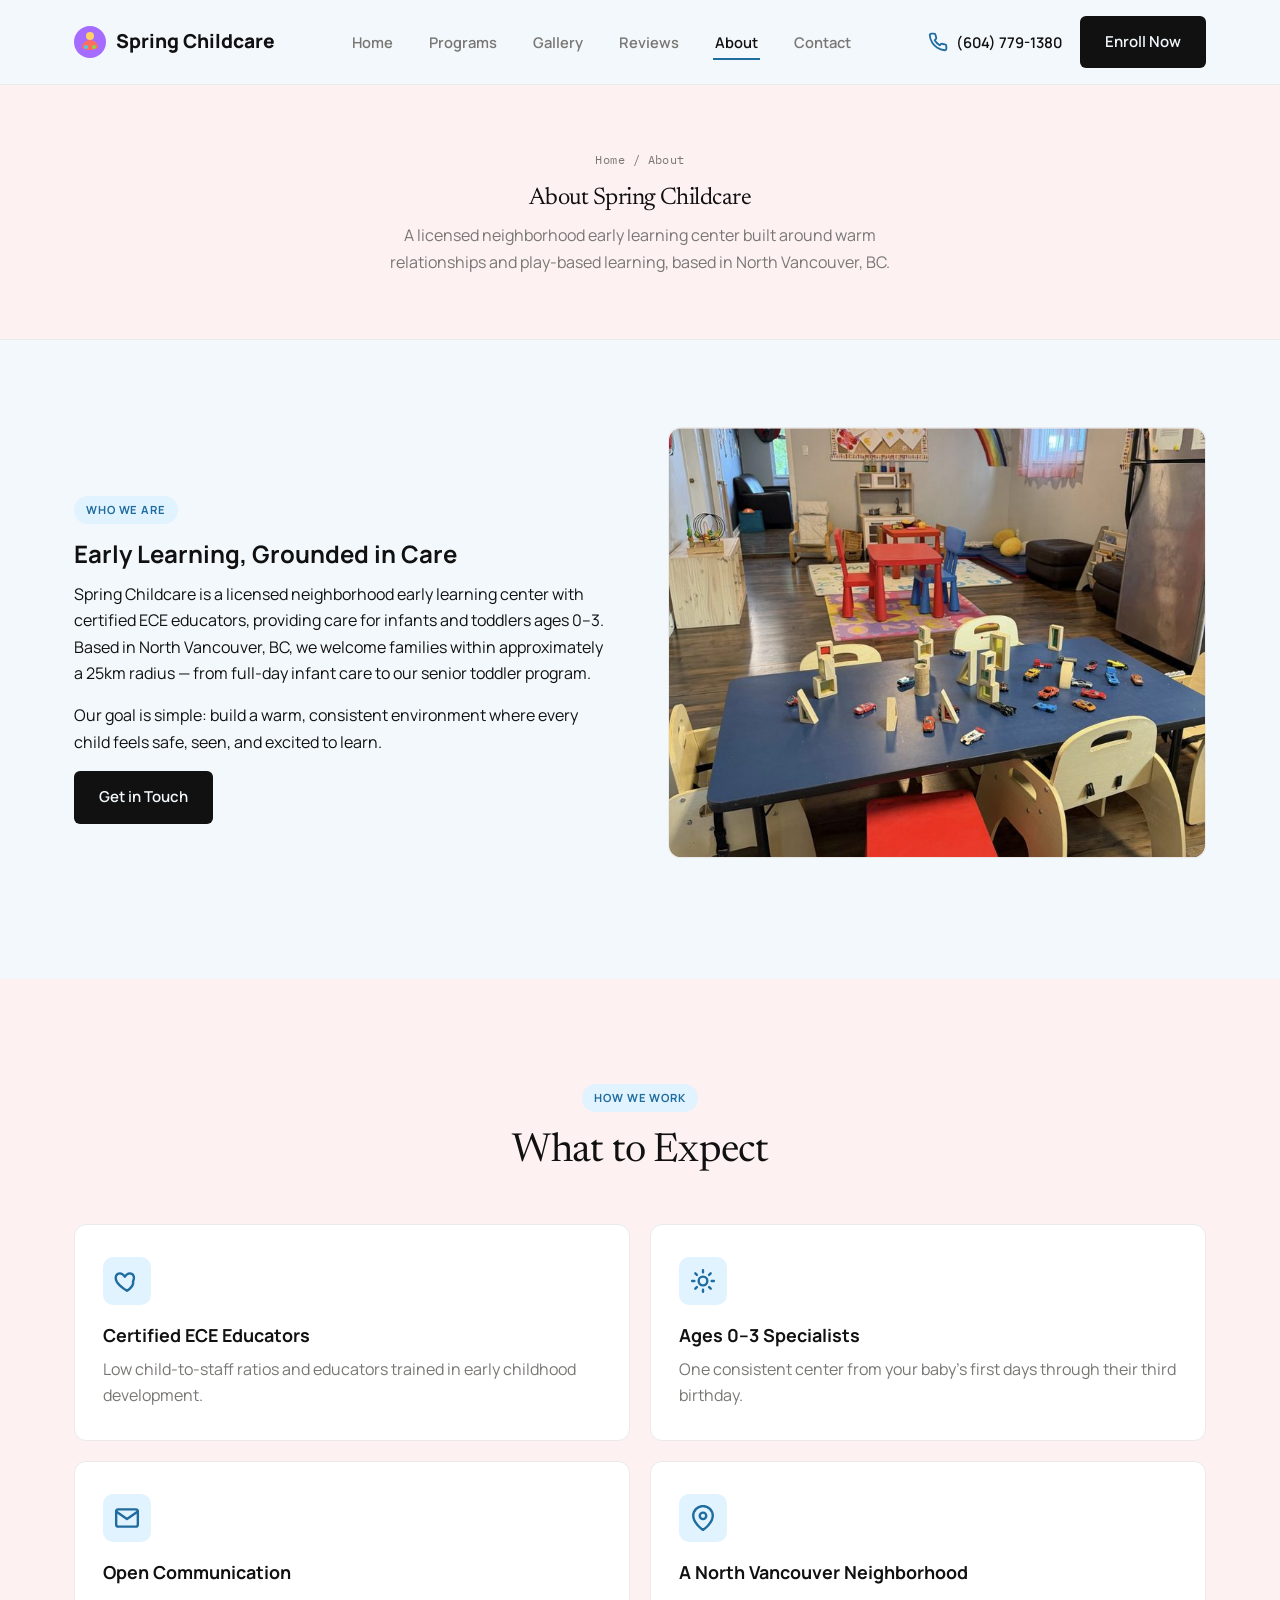
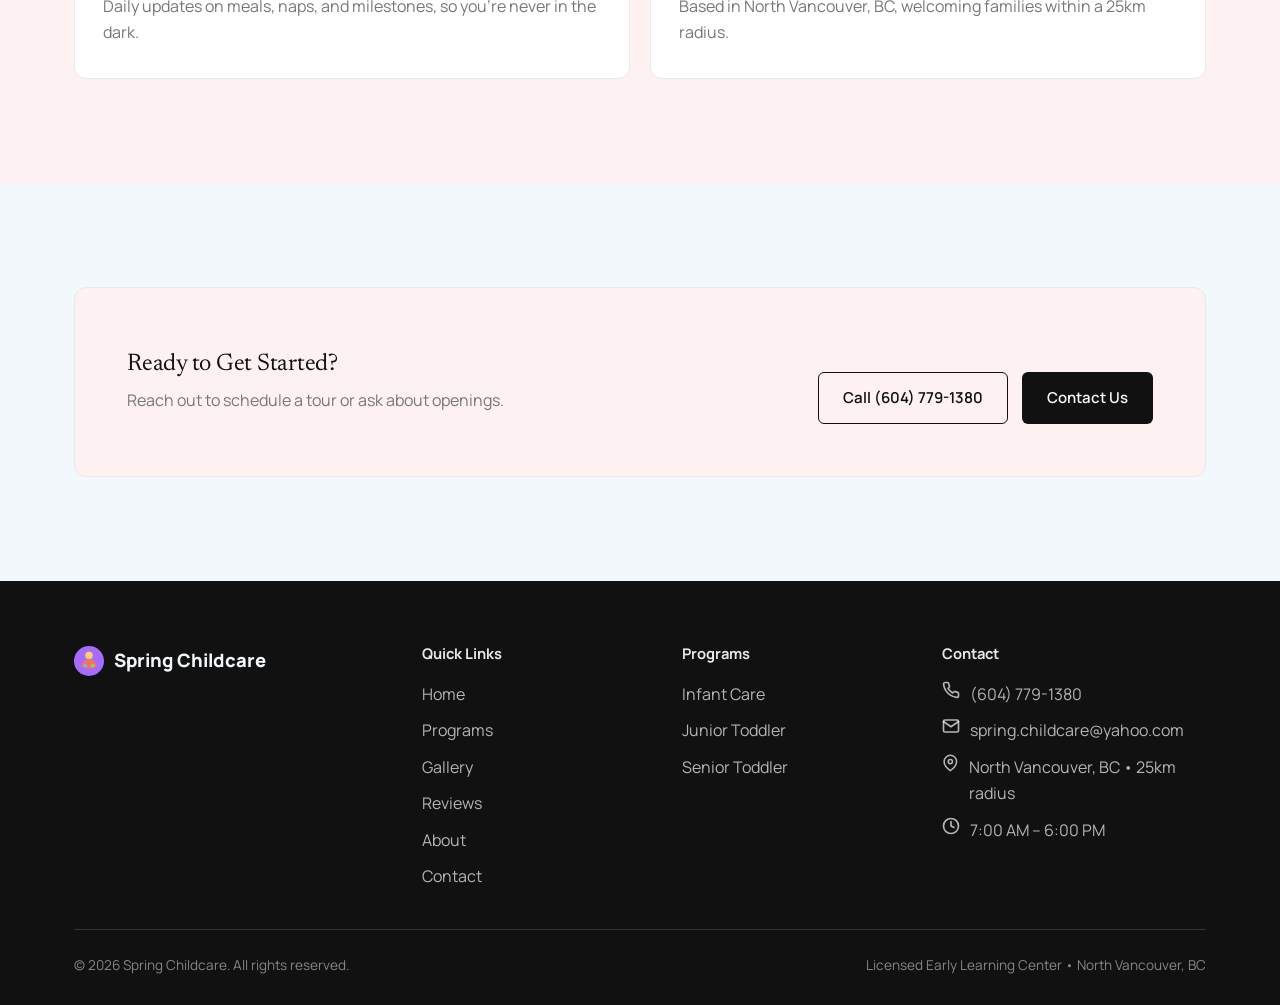
==== about.html @ 424dbffe "Spring Childcare website" ====
<!DOCTYPE html>
<html lang="en">
<head>
<meta charset="UTF-8">
<meta name="viewport" content="width=device-width, initial-scale=1.0">
<title>About | Spring Childcare</title>
<meta name="description" content="Spring Childcare is a licensed neighborhood early learning center with certified ECE educators, based in North Vancouver, BC and serving families within a 25km radius.">
<link rel="icon" type="image/svg+xml" href="assets/favicon.svg">
<link rel="preconnect" href="https://fonts.googleapis.com">
<link rel="preconnect" href="https://fonts.gstatic.com" crossorigin>
<link href="https://fonts.googleapis.com/css2?family=Manrope:wght@400;500;600;700;800&family=Newsreader:ital,wght@0,400;0,500;1,400&family=IBM+Plex+Mono:wght@500;600&display=swap" rel="stylesheet">
<link rel="stylesheet" href="css/style.css">
</head>
<body>

<header class="site-header">
  <div class="container">
    <a href="index.html" class="logo">
      <img src="assets/favicon.svg" alt="Spring Childcare logo">
      Spring Childcare
    </a>
    <nav class="nav">
      <ul class="nav-links">
        <li><a href="index.html">Home</a></li>
        <li><a href="services.html">Programs</a></li>
        <li><a href="gallery.html">Gallery</a></li>
        <li><a href="reviews.html">Reviews</a></li>
        <li><a href="about.html" class="active">About</a></li>
        <li><a href="contact.html">Contact</a></li>
      </ul>
    </nav>
    <div class="header-cta">
      <a href="tel:+16047791380" class="phone-link">
        <svg width="20" height="20" viewBox="0 0 24 24" fill="none" stroke="currentColor" stroke-width="2" stroke-linecap="round" stroke-linejoin="round"><path d="M22 16.92v3a2 2 0 0 1-2.18 2 19.79 19.79 0 0 1-8.63-3.07 19.5 19.5 0 0 1-6-6 19.79 19.79 0 0 1-3.07-8.67A2 2 0 0 1 4.11 2h3a2 2 0 0 1 2 1.72c.127.96.361 1.903.7 2.81a2 2 0 0 1-.45 2.11L8.09 9.91a16 16 0 0 0 6 6l1.27-1.27a2 2 0 0 1 2.11-.45c.907.339 1.85.573 2.81.7A2 2 0 0 1 22 16.92z"></path></svg>
        <span class="phone-text">(604) 779-1380</span>
      </a>
      <a href="contact.html" class="btn btn--primary">Enroll Now</a>
      <button class="nav-toggle" aria-label="Toggle menu"><span></span><span></span><span></span></button>
    </div>
  </div>
</header>

<section class="page-header">
  <div class="container">
    <div class="breadcrumb"><a href="index.html">Home</a> / About</div>
    <h1>About Spring Childcare</h1>
    <p>A licensed neighborhood early learning center built around warm relationships and play-based learning, based in North Vancouver, BC.</p>
  </div>
</section>

<section class="section">
  <div class="container">
    <div class="split">
      <div>
        <span class="eyebrow">Who We Are</span>
        <h2>Early Learning, Grounded in Care</h2>
        <p>Spring Childcare is a licensed neighborhood early learning center with certified ECE educators, providing care for infants and toddlers ages 0&ndash;3. Based in North Vancouver, BC, we welcome families within approximately a 25km radius &mdash; from full-day infant care to our senior toddler program.</p>
        <p>Our goal is simple: build a warm, consistent environment where every child feels safe, seen, and excited to learn.</p>
        <a href="contact.html" class="btn btn--primary">Get in Touch</a>
      </div>
      <div class="image-block">
        <img src="assets/gallery/photo3.jpg" alt="Spring Childcare indoor classroom and play space" loading="lazy">
      </div>
    </div>
  </div>
</section>

<section class="section section--alt">
  <div class="container">
    <div class="section-head">
      <span class="eyebrow">How We Work</span>
      <h2>What to Expect</h2>
    </div>
    <div class="value-list">
      <div class="card">
        <div class="card-icon">
          <svg width="26" height="26" viewBox="0 0 24 24" fill="none" stroke="currentColor" stroke-width="2" stroke-linecap="round" stroke-linejoin="round"><path d="M12 21s-7-4.35-9.5-8.5C.5 8.5 2 5 5.5 5c2 0 3.5 1.5 4.5 3 1-1.5 2.5-3 4.5-3 3.5 0 5 3.5 3 7.5C19 16.65 12 21 12 21z"></path></svg>
        </div>
        <h3>Certified ECE Educators</h3>
        <p>Low child-to-staff ratios and educators trained in early childhood development.</p>
      </div>
      <div class="card">
        <div class="card-icon">
          <svg width="26" height="26" viewBox="0 0 24 24" fill="none" stroke="currentColor" stroke-width="2" stroke-linecap="round" stroke-linejoin="round"><circle cx="12" cy="12" r="4"></circle><path d="M12 2v2M12 20v2M4.93 4.93l1.41 1.41M17.66 17.66l1.41 1.41M2 12h2M20 12h2M6.34 17.66l-1.41 1.41M19.07 4.93l-1.41 1.41"></path></svg>
        </div>
        <h3>Ages 0&ndash;3 Specialists</h3>
        <p>One consistent center from your baby's first days through their third birthday.</p>
      </div>
      <div class="card">
        <div class="card-icon">
          <svg width="26" height="26" viewBox="0 0 24 24" fill="none" stroke="currentColor" stroke-width="2" stroke-linecap="round" stroke-linejoin="round"><path d="M22 6c0-1.1-.9-2-2-2H4a2 2 0 0 0-2 2v12c0 1.1.9 2 2 2h16a2 2 0 0 0 2-2z"></path><polyline points="22 6 12 13 2 6"></polyline></svg>
        </div>
        <h3>Open Communication</h3>
        <p>Daily updates on meals, naps, and milestones, so you're never in the dark.</p>
      </div>
      <div class="card">
        <div class="card-icon">
          <svg width="26" height="26" viewBox="0 0 24 24" fill="none" stroke="currentColor" stroke-width="2" stroke-linecap="round" stroke-linejoin="round"><path d="M21 10c0 7-9 13-9 13s-9-6-9-13a9 9 0 0 1 18 0z"></path><circle cx="12" cy="10" r="3"></circle></svg>
        </div>
        <h3>A North Vancouver Neighborhood</h3>
        <p>Based in North Vancouver, BC, welcoming families within a 25km radius.</p>
      </div>
    </div>
  </div>
</section>

<section class="section">
  <div class="container">
    <div class="cta-banner">
      <div>
        <h2>Ready to Get Started?</h2>
        <p>Reach out to schedule a tour or ask about openings.</p>
      </div>
      <div class="hero-actions">
        <a href="tel:+16047791380" class="btn btn--outline">Call (604) 779-1380</a>
        <a href="contact.html" class="btn btn--primary">Contact Us</a>
      </div>
    </div>
  </div>
</section>

<footer class="site-footer">
  <div class="container">
    <div class="footer-grid">
      <div>
        <div class="footer-logo">
          <img src="assets/favicon.svg" alt="Spring Childcare logo" width="30" height="30">
          Spring Childcare
        </div>
        <p>Licensed &amp; insured neighborhood early learning center with certified ECE educators, serving North Vancouver, BC.</p>
      </div>
      <div>
        <h4>Quick Links</h4>
        <ul>
          <li><a href="index.html">Home</a></li>
          <li><a href="services.html">Programs</a></li>
          <li><a href="gallery.html">Gallery</a></li>
          <li><a href="reviews.html">Reviews</a></li>
          <li><a href="about.html">About</a></li>
          <li><a href="contact.html">Contact</a></li>
        </ul>
      </div>
      <div>
        <h4>Programs</h4>
        <ul>
          <li><a href="services.html">Infant Care</a></li>
          <li><a href="services.html">Junior Toddler</a></li>
          <li><a href="services.html">Senior Toddler</a></li>
        </ul>
      </div>
      <div>
        <h4>Contact</h4>
        <ul class="footer-contact">
          <li>
            <svg width="18" height="18" viewBox="0 0 24 24" fill="none" stroke="currentColor" stroke-width="2" stroke-linecap="round" stroke-linejoin="round"><path d="M22 16.92v3a2 2 0 0 1-2.18 2 19.79 19.79 0 0 1-8.63-3.07 19.5 19.5 0 0 1-6-6 19.79 19.79 0 0 1-3.07-8.67A2 2 0 0 1 4.11 2h3a2 2 0 0 1 2 1.72c.127.96.361 1.903.7 2.81a2 2 0 0 1-.45 2.11L8.09 9.91a16 16 0 0 0 6 6l1.27-1.27a2 2 0 0 1 2.11-.45c.907.339 1.85.573 2.81.7A2 2 0 0 1 22 16.92z"></path></svg>
            <a href="tel:+16047791380">(604) 779-1380</a>
          </li>
          <li>
            <svg width="18" height="18" viewBox="0 0 24 24" fill="none" stroke="currentColor" stroke-width="2" stroke-linecap="round" stroke-linejoin="round"><path d="M22 6c0-1.1-.9-2-2-2H4a2 2 0 0 0-2 2v12c0 1.1.9 2 2 2h16a2 2 0 0 0 2-2z"></path><polyline points="22 6 12 13 2 6"></polyline></svg>
            <a href="mailto:spring.childcare@yahoo.com">spring.childcare@yahoo.com</a>
          </li>
          <li>
            <svg width="18" height="18" viewBox="0 0 24 24" fill="none" stroke="currentColor" stroke-width="2" stroke-linecap="round" stroke-linejoin="round"><path d="M21 10c0 7-9 13-9 13s-9-6-9-13a9 9 0 0 1 18 0z"></path><circle cx="12" cy="10" r="3"></circle></svg>
            <span>North Vancouver, BC &bull; 25km radius</span>
          </li>
          <li>
            <svg width="18" height="18" viewBox="0 0 24 24" fill="none" stroke="currentColor" stroke-width="2" stroke-linecap="round" stroke-linejoin="round"><circle cx="12" cy="12" r="10"></circle><polyline points="12 6 12 12 16 14"></polyline></svg>
            <span>7:00 AM &ndash; 6:00 PM</span>
          </li>
        </ul>
      </div>
    </div>
    <div class="footer-bottom">
      <span>&copy; <span id="year"></span> Spring Childcare. All rights reserved.</span>
      <span>Licensed Early Learning Center &bull; North Vancouver, BC</span>
    </div>
  </div>
</footer>

<script>document.getElementById("year").textContent = new Date().getFullYear();</script>
<script src="js/main.js"></script>
</body>
</html>
---- css/style.css ----
/* ---------- Design tokens ---------- */
:root {
  --bg: #f2f8fb;
  --bg-alt: #fdf1f2;
  --surface: #ffffff;
  --ink: #111111;
  --ink-muted: #787774;
  --line: #eaeaea;

  --pastel-blue-bg: #e1f3fe;
  --pastel-blue-fg: #1f6c9f;
  --pastel-red-bg: #fdebec;
  --pastel-red-fg: #9f2f2d;
  --pastel-green-bg: #edf3ec;
  --pastel-green-fg: #346538;
  --pastel-yellow-bg: #fbf3db;
  --pastel-yellow-fg: #956400;

  --shadow: 0 2px 10px rgba(17, 17, 17, 0.05);
  --radius: 12px;
  --radius-sm: 6px;
  --max-width: 1180px;
  --font-heading: "Newsreader", "Iowan Old Style", Georgia, serif;
  --font-body: "Manrope", system-ui, -apple-system, sans-serif;
  --font-mono: "IBM Plex Mono", ui-monospace, "SF Mono", monospace;
}

* { box-sizing: border-box; }

html { scroll-behavior: smooth; }

body {
  margin: 0;
  font-family: var(--font-body);
  color: var(--ink);
  background: var(--bg);
  line-height: 1.65;
}

h1, h2, h3, h4 {
  font-family: var(--font-body);
  font-weight: 700;
  color: var(--ink);
  line-height: 1.2;
  margin: 0 0 0.5em;
}

p { margin: 0 0 1em; color: var(--ink); }

a { color: inherit; text-decoration: none; }

img { max-width: 100%; display: block; }

svg { stroke-width: 2.2; }

.container {
  width: 100%;
  max-width: var(--max-width);
  margin: 0 auto;
  padding: 0 24px;
}

.section {
  padding: 104px 0;
}

.section--alt {
  background: var(--bg-alt);
}

.section-head {
  text-align: center;
  max-width: 640px;
  margin: 0 auto 48px;
}

.section-head h2 {
  font-family: var(--font-heading);
  font-weight: 400;
  font-size: clamp(1.9rem, 3.2vw, 2.5rem);
  letter-spacing: -0.02em;
}

.eyebrow {
  display: inline-block;
  color: var(--pastel-blue-fg);
  background: var(--pastel-blue-bg);
  font-weight: 700;
  font-size: 0.7rem;
  letter-spacing: 0.08em;
  text-transform: uppercase;
  padding: 5px 12px;
  border-radius: 999px;
  margin-bottom: 16px;
}

/* ---------- Buttons ---------- */
.btn {
  display: inline-flex;
  align-items: center;
  justify-content: center;
  gap: 8px;
  padding: 13px 24px;
  border-radius: var(--radius-sm);
  font-weight: 600;
  font-size: 0.94rem;
  border: 1px solid transparent;
  cursor: pointer;
  transition: background 0.2s ease, color 0.2s ease, border-color 0.2s ease, transform 0.15s ease;
}

.btn:active { transform: scale(0.98); }

.btn--primary {
  background: var(--ink);
  color: var(--bg);
}
.btn--primary:hover { background: #333333; }

.btn--outline {
  background: transparent;
  border-color: currentColor;
  color: var(--ink);
}
.btn--outline:hover { background: var(--ink); color: var(--bg); }

.btn--ghost {
  background: var(--surface);
  color: var(--ink);
  border-color: var(--line);
}
.btn--ghost:hover { border-color: var(--ink); }

.btn--block { width: 100%; }

/* ---------- Header ---------- */
.site-header {
  position: sticky;
  top: 0;
  z-index: 100;
  background: rgba(242, 248, 251, 0.92);
  backdrop-filter: blur(8px);
  border-bottom: 1px solid var(--line);
}

.site-header .container {
  display: flex;
  align-items: center;
  justify-content: space-between;
  height: 84px;
}

.logo {
  display: flex;
  align-items: center;
  gap: 10px;
  font-family: var(--font-body);
  font-weight: 800;
  font-size: 1.2rem;
  color: var(--ink);
}

.logo img { width: 32px; height: 32px; }

.nav {
  display: flex;
  align-items: center;
  gap: 36px;
}

.nav-links {
  display: flex;
  gap: 32px;
  list-style: none;
  margin: 0;
  padding: 0;
}

.nav-links a {
  font-weight: 600;
  font-size: 0.92rem;
  color: var(--ink-muted);
  padding: 6px 2px;
  border-bottom: 2px solid transparent;
  transition: color 0.15s ease, border-color 0.15s ease;
}

.nav-links a:hover,
.nav-links a.active {
  color: var(--ink);
  border-color: var(--pastel-blue-fg);
}

.header-cta {
  display: flex;
  align-items: center;
  gap: 18px;
}

.phone-link {
  display: flex;
  align-items: center;
  gap: 8px;
  font-weight: 600;
  font-size: 0.92rem;
  color: var(--ink);
}

.phone-link svg { flex-shrink: 0; color: var(--pastel-blue-fg); }

.nav-toggle {
  display: none;
  flex-direction: column;
  gap: 5px;
  background: none;
  border: none;
  cursor: pointer;
  padding: 8px;
}

.nav-toggle span {
  width: 22px;
  height: 2px;
  background: var(--ink);
  border-radius: 2px;
}

/* ---------- Hero ---------- */
.hero {
  background: var(--bg);
  padding: 112px 0 96px;
  position: relative;
  overflow: hidden;
}

.hero::before,
.hero::after {
  content: "";
  position: absolute;
  border-radius: 50%;
  background: radial-gradient(circle, rgba(31, 108, 159, 0.5) 0%, transparent 70%);
  opacity: 0.05;
  pointer-events: none;
}

.hero::before {
  width: 520px;
  height: 520px;
  top: -160px;
  right: -120px;
}

.hero::after {
  width: 380px;
  height: 380px;
  background: radial-gradient(circle, rgba(159, 47, 45, 0.45) 0%, transparent 70%);
  bottom: -140px;
  left: 4%;
  opacity: 0.04;
}

.hero .container {
  display: grid;
  grid-template-columns: 1.1fr 0.9fr;
  gap: 48px;
  align-items: center;
  position: relative;
  z-index: 1;
}

.hero h1 {
  font-family: var(--font-heading);
  font-weight: 400;
  color: var(--ink);
  font-size: clamp(2.3rem, 4vw, 3.4rem);
  letter-spacing: -0.02em;
  line-height: 1.1;
  margin-bottom: 22px;
}

.hero p.lead {
  font-size: 1.08rem;
  color: var(--ink-muted);
  max-width: 480px;
}

.hero-actions {
  display: flex;
  flex-wrap: wrap;
  gap: 14px;
  margin-top: 32px;
}

.hero-badges {
  display: flex;
  flex-wrap: wrap;
  gap: 24px;
  margin-top: 44px;
}

.hero-badge {
  display: flex;
  align-items: center;
  gap: 9px;
  font-weight: 600;
  font-size: 0.88rem;
  color: var(--ink-muted);
}

.hero-badge svg { color: var(--pastel-blue-fg); }

.hero-card {
  background: var(--surface);
  border: 1px solid var(--line);
  border-radius: var(--radius);
  padding: 34px 32px;
  color: var(--ink);
}

.hero-card h3 {
  margin-bottom: 18px;
  font-family: var(--font-body);
  font-size: 1.1rem;
}

.hero-card ul {
  list-style: none;
  margin: 0 0 24px;
  padding: 0;
  display: grid;
  gap: 14px;
}

.hero-card li {
  display: flex;
  align-items: center;
  gap: 10px;
  font-weight: 600;
  font-size: 0.94rem;
  color: var(--ink-muted);
}

.hero-card li svg { color: var(--pastel-green-fg); flex-shrink: 0; }

/* ---------- Trust strip ---------- */
.trust-strip {
  background: var(--bg-alt);
  border-top: 1px solid var(--line);
  border-bottom: 1px solid var(--line);
}

.trust-strip .container {
  display: flex;
  flex-wrap: wrap;
  justify-content: space-between;
  gap: 16px;
  padding: 20px 24px;
}

.trust-item {
  display: flex;
  align-items: center;
  gap: 10px;
  font-weight: 700;
  font-size: 0.85rem;
  letter-spacing: 0.01em;
  color: var(--ink);
}

/* ---------- Cards / grids ---------- */
.grid {
  display: grid;
  gap: 24px;
}

.grid--3 { grid-template-columns: repeat(3, 1fr); }
.grid--2 { grid-template-columns: repeat(2, 1fr); }
.grid--4 { grid-template-columns: repeat(4, 1fr); }

.card {
  background: var(--surface);
  border: 1px solid var(--line);
  border-radius: var(--radius);
  padding: 32px 28px;
  transition: box-shadow 0.2s ease, transform 0.2s ease;
}

.card:hover {
  box-shadow: var(--shadow);
  transform: translateY(-2px);
}

.card-icon {
  width: 48px;
  height: 48px;
  border-radius: 10px;
  background: var(--pastel-blue-bg);
  color: var(--pastel-blue-fg);
  display: flex;
  align-items: center;
  justify-content: center;
  margin-bottom: 20px;
}

/* Cycle accent colors so the grid reads as varied, not uniform */
.grid--3 .card:nth-child(4n+1) .card-icon,
.grid--2 .card:nth-child(4n+1) .card-icon { background: var(--pastel-blue-bg); color: var(--pastel-blue-fg); }
.grid--3 .card:nth-child(4n+2) .card-icon,
.grid--2 .card:nth-child(4n+2) .card-icon { background: var(--pastel-green-bg); color: var(--pastel-green-fg); }
.grid--3 .card:nth-child(4n+3) .card-icon,
.grid--2 .card:nth-child(4n+3) .card-icon { background: var(--pastel-yellow-bg); color: var(--pastel-yellow-fg); }
.grid--3 .card:nth-child(4n+4) .card-icon,
.grid--2 .card:nth-child(4n+4) .card-icon { background: var(--pastel-red-bg); color: var(--pastel-red-fg); }

.card h3 { font-size: 1.12rem; }

.card p { color: var(--ink-muted); margin-bottom: 0; }

.card a.card-link {
  display: inline-flex;
  align-items: center;
  gap: 6px;
  margin-top: 14px;
  font-weight: 700;
  color: var(--pastel-blue-fg);
}

/* ---------- Split sections ---------- */
.split {
  display: grid;
  grid-template-columns: 1fr 1fr;
  gap: 56px;
  align-items: center;
}

.split img,
.split .image-block {
  border-radius: var(--radius);
  width: 100%;
}

.image-block {
  aspect-ratio: 4 / 3.2;
  background: var(--bg-alt);
  border: 1px solid var(--line);
  display: flex;
  align-items: center;
  justify-content: center;
  color: var(--ink-muted);
  overflow: hidden;
}

.image-block img {
  width: 100%;
  height: 100%;
  object-fit: cover;
}

.check-list {
  list-style: none;
  margin: 24px 0;
  padding: 0;
  display: grid;
  gap: 14px;
}

.check-list li {
  display: flex;
  gap: 12px;
  align-items: flex-start;
  font-weight: 600;
  color: var(--ink-muted);
}

.check-list svg {
  flex-shrink: 0;
  color: var(--pastel-green-fg);
  margin-top: 3px;
}

/* ---------- CTA banner ---------- */
.cta-banner {
  background: var(--bg-alt);
  border: 1px solid var(--line);
  border-radius: var(--radius);
  padding: 52px;
  display: flex;
  align-items: center;
  justify-content: space-between;
  gap: 32px;
  flex-wrap: wrap;
}

.cta-banner h2 {
  font-family: var(--font-heading);
  font-weight: 400;
  color: var(--ink);
  letter-spacing: -0.01em;
  margin-bottom: 8px;
}
.cta-banner p { color: var(--ink-muted); margin: 0; }

/* ---------- Footer ---------- */
.site-footer {
  background: var(--ink);
  color: rgba(251, 251, 250, 0.7);
  padding: 64px 0 28px;
}

.footer-grid {
  display: grid;
  grid-template-columns: 1.4fr 1fr 1fr 1.2fr;
  gap: 40px;
  padding-bottom: 40px;
  border-bottom: 1px solid rgba(251, 251, 250, 0.14);
}

.footer-logo {
  display: flex;
  align-items: center;
  gap: 10px;
  font-family: var(--font-body);
  font-weight: 800;
  font-size: 1.15rem;
  color: var(--bg);
  margin-bottom: 14px;
}

.footer-grid h4 {
  color: rgba(251, 251, 250, 0.92);
  font-family: var(--font-body);
  font-size: 0.92rem;
  margin-bottom: 18px;
}

.footer-grid ul {
  list-style: none;
  margin: 0;
  padding: 0;
  display: grid;
  gap: 10px;
}

.footer-grid a:hover { color: #8fc4e0; }

.footer-contact li {
  display: flex;
  align-items: flex-start;
  gap: 10px;
}

.footer-bottom {
  padding-top: 24px;
  display: flex;
  justify-content: space-between;
  flex-wrap: wrap;
  gap: 12px;
  font-size: 0.85rem;
  color: rgba(251, 251, 250, 0.5);
}

/* ---------- Page header (inner pages) ---------- */
.page-header {
  background: var(--bg-alt);
  border-bottom: 1px solid var(--line);
  padding: 64px 0;
  text-align: center;
}

.page-header h1 {
  font-family: var(--font-heading);
  font-weight: 400;
  color: var(--ink);
  letter-spacing: -0.02em;
  margin-bottom: 10px;
}
.page-header p { color: var(--ink-muted); max-width: 560px; margin: 0 auto; }

.breadcrumb {
  display: flex;
  justify-content: center;
  gap: 8px;
  font-family: var(--font-mono);
  font-size: 0.78rem;
  letter-spacing: 0.03em;
  color: var(--ink-muted);
  margin-bottom: 14px;
}

/* ---------- Contact page ---------- */
.contact-grid {
  display: grid;
  grid-template-columns: 1fr 1.2fr;
  gap: 48px;
  align-items: start;
}

.contact-info-card {
  background: var(--bg-alt);
  border: 1px solid var(--line);
  border-radius: var(--radius);
  padding: 32px;
}

.contact-info-card ul {
  list-style: none;
  margin: 20px 0 0;
  padding: 0;
  display: grid;
  gap: 20px;
}

.contact-info-card li {
  display: flex;
  gap: 14px;
  align-items: flex-start;
}

.contact-info-card .info-icon {
  width: 40px;
  height: 40px;
  border-radius: 10px;
  background: var(--surface);
  border: 1px solid var(--line);
  color: var(--pastel-blue-fg);
  display: flex;
  align-items: center;
  justify-content: center;
  flex-shrink: 0;
}

.contact-info-card strong { display: block; color: var(--ink); }
.contact-info-card span { color: var(--ink-muted); font-size: 0.95rem; }

.form-card {
  background: var(--surface);
  border: 1px solid var(--line);
  border-radius: var(--radius);
  padding: 36px;
  transition: border-color 0.2s ease, box-shadow 0.2s ease;
}

.form-card:focus-within {
  border-color: var(--pastel-blue-fg);
  box-shadow: 0 0 0 3px rgba(31, 108, 159, 0.14);
}

.form-row {
  display: grid;
  grid-template-columns: 1fr 1fr;
  gap: 18px;
}

.field { margin-bottom: 18px; }

.field label {
  display: block;
  font-weight: 700;
  margin-bottom: 6px;
  font-size: 0.88rem;
  color: var(--ink);
}

.field input,
.field select,
.field textarea {
  width: 100%;
  padding: 12px 14px;
  border: 1px solid var(--line);
  border-radius: var(--radius-sm);
  font-family: var(--font-body);
  font-size: 0.96rem;
  color: var(--ink);
  background: var(--surface);
}

.field input:focus,
.field select:focus,
.field textarea:focus {
  outline: none;
  border-color: var(--pastel-blue-fg);
  box-shadow: 0 0 0 3px rgba(31, 108, 159, 0.14);
}

.field textarea { resize: vertical; min-height: 120px; }

.form-note {
  font-size: 0.83rem;
  color: var(--ink-muted);
  margin-top: 10px;
}

.form-success {
  display: none;
  background: var(--pastel-green-bg);
  border: 1px solid var(--pastel-green-fg);
  color: var(--pastel-green-fg);
  border-radius: var(--radius-sm);
  padding: 16px 18px;
  font-weight: 700;
  margin-bottom: 20px;
}

.form-success.visible { display: block; }

.map-wrap {
  position: relative;
  border-radius: var(--radius);
  overflow: hidden;
  margin-top: 28px;
  border: 1px solid var(--line);
}

.map-wrap iframe {
  width: 100%;
  height: 320px;
  border: 0;
  display: block;
}

.radius-ring {
  position: absolute;
  top: 50%;
  left: 50%;
  width: min(60%, 340px);
  aspect-ratio: 1 / 1;
  transform: translate(-50%, -50%);
  border-radius: 50%;
  border: 2px dashed var(--pastel-blue-fg);
  background: rgba(31, 108, 159, 0.08);
  pointer-events: none;
}

.radius-label {
  position: absolute;
  bottom: 16px;
  left: 16px;
  background: var(--surface);
  border: 1px solid var(--line);
  color: var(--ink);
  font-family: var(--font-mono);
  font-size: 0.72rem;
  letter-spacing: 0.03em;
  padding: 6px 12px;
  border-radius: 999px;
  box-shadow: var(--shadow);
}

/* ---------- About page ---------- */
.value-list {
  display: grid;
  grid-template-columns: repeat(2, 1fr);
  gap: 20px;
}

/* ---------- Gallery page ---------- */
.gallery-grid {
  display: grid;
  grid-template-columns: repeat(3, 1fr);
  gap: 20px;
}

.gallery-item {
  aspect-ratio: 4 / 3;
  border-radius: var(--radius);
  overflow: hidden;
  border: 1px solid var(--line);
  background: var(--bg-alt);
  position: relative;
  transition: box-shadow 0.2s ease;
}

.gallery-item img {
  width: 100%;
  height: 100%;
  object-fit: cover;
  transition: transform 0.4s ease;
}

.gallery-item:hover img {
  transform: scale(1.03);
}

.gallery-item:hover {
  box-shadow: var(--shadow);
}

.gallery-empty {
  grid-column: 1 / -1;
  text-align: center;
  padding: 48px 24px;
  color: var(--ink-muted);
  border: 1px dashed var(--line);
  border-radius: var(--radius);
}

/* ---------- Reviews page ---------- */
.review-cta {
  background: var(--bg-alt);
  border: 1px solid var(--line);
  border-radius: var(--radius);
  padding: 48px;
  text-align: center;
}

.review-cta .btn { margin: 6px; }

/* ---------- Responsive ---------- */
@media (max-width: 900px) {
  .hero .container,
  .split,
  .contact-grid {
    grid-template-columns: 1fr;
  }

  .hero-card { order: -1; }

  .grid--3, .grid--4 { grid-template-columns: repeat(2, 1fr); }

  .gallery-grid { grid-template-columns: repeat(2, 1fr); }

  .footer-grid { grid-template-columns: 1fr 1fr; }

  .value-list { grid-template-columns: 1fr; }
}

/* Nav switches to the hamburger menu well before the header's content
   would otherwise wrap/overlap (logo + 6 links + phone + CTA needs ~1150px). */
@media (max-width: 1160px) {
  .nav-links, .header-cta .phone-link span.phone-text { display: none; }

  .nav-toggle { display: flex; }

  .nav.open .nav-links {
    display: flex;
    position: absolute;
    top: 84px;
    left: 0;
    right: 0;
    background: var(--surface);
    flex-direction: column;
    padding: 20px 24px;
    gap: 18px;
    border-bottom: 1px solid var(--line);
    box-shadow: var(--shadow);
  }
}

@media (max-width: 720px) {
  .section { padding: 56px 0; }

  .grid--3, .grid--4, .grid--2 { grid-template-columns: 1fr; }

  .gallery-grid { grid-template-columns: 1fr; }

  .form-row { grid-template-columns: 1fr; }

  .cta-banner { padding: 36px; text-align: center; justify-content: center; }

  .footer-grid { grid-template-columns: 1fr; }

  .footer-bottom { flex-direction: column; text-align: center; }
}

/* ================================================================
   Motion & interaction layer — quiet, invisible-until-noticed
   ================================================================ */

.site-header { transition: box-shadow 0.3s ease; }
.site-header .container { transition: height 0.3s ease; }
.site-header.is-scrolled .container { height: 68px; }
.site-header.is-scrolled { box-shadow: 0 1px 0 var(--line); }

.nav-links a { position: relative; }

.nav-toggle span { transition: transform 0.25s ease, opacity 0.25s ease; }
.nav-toggle.is-active span:nth-child(1) { transform: translateY(7px) rotate(45deg); }
.nav-toggle.is-active span:nth-child(2) { opacity: 0; }
.nav-toggle.is-active span:nth-child(3) { transform: translateY(-7px) rotate(-45deg); }

.btn:active { transform: scale(0.98); }
.btn.is-loading { pointer-events: none; opacity: 0.7; }

.nav.open .nav-links {
  background: var(--surface);
}

/* ---------- Scroll reveal ---------- */
.reveal {
  opacity: 0;
  transform: translateY(12px);
  transition: opacity 0.6s cubic-bezier(0.16, 1, 0.3, 1), transform 0.6s cubic-bezier(0.16, 1, 0.3, 1);
  transition-delay: var(--reveal-delay, 0ms);
}
.reveal.in-view { opacity: 1; transform: none; }

/* ---------- Scroll progress bar ---------- */
.scroll-progress {
  position: fixed;
  top: 0;
  left: 0;
  height: 2px;
  width: 0%;
  background: var(--pastel-blue-fg);
  z-index: 1000;
  transition: width 0.1s ease-out;
}

/* ---------- Back to top ---------- */
.back-to-top {
  position: fixed;
  right: 24px;
  bottom: 24px;
  width: 44px;
  height: 44px;
  border-radius: 50%;
  background: var(--surface);
  border: 1px solid var(--line);
  color: var(--ink);
  display: flex;
  align-items: center;
  justify-content: center;
  box-shadow: var(--shadow);
  cursor: pointer;
  opacity: 0;
  transform: translateY(12px);
  pointer-events: none;
  transition: opacity 0.3s ease, transform 0.3s ease, background 0.2s ease, color 0.2s ease;
  z-index: 90;
}
.back-to-top.is-visible { opacity: 1; transform: none; pointer-events: auto; }
.back-to-top:hover { background: var(--ink); color: var(--bg); }

/* ---------- Gallery lightbox ---------- */
.gallery-item {
  cursor: zoom-in;
  position: relative;
}

.gallery-item::after {
  content: "";
  position: absolute;
  inset: 0;
  background: linear-gradient(180deg, rgba(17,17,17,0) 55%, rgba(17,17,17,0.35) 100%);
  opacity: 0;
  transition: opacity 0.25s ease;
  pointer-events: none;
}
.gallery-item:hover::after { opacity: 1; }

.gallery-zoom-icon {
  position: absolute;
  top: 50%;
  left: 50%;
  width: 40px;
  height: 40px;
  border-radius: 50%;
  background: rgba(255, 255, 255, 0.95);
  color: var(--ink);
  display: flex;
  align-items: center;
  justify-content: center;
  opacity: 0;
  transform: translate(-50%, -50%) scale(0.85);
  transition: opacity 0.25s ease, transform 0.25s ease;
  pointer-events: none;
}
.gallery-item:hover .gallery-zoom-icon { opacity: 1; transform: translate(-50%, -50%) scale(1); }

.lightbox {
  position: fixed;
  inset: 0;
  background: rgba(17, 17, 17, 0.9);
  display: flex;
  align-items: center;
  justify-content: center;
  z-index: 1100;
  opacity: 0;
  visibility: hidden;
  transition: opacity 0.3s ease;
  padding: 40px;
}
.lightbox.is-open { opacity: 1; visibility: visible; }
.lightbox img {
  max-width: 90vw;
  max-height: 84vh;
  border-radius: 8px;
  box-shadow: 0 24px 60px rgba(0, 0, 0, 0.4);
  transform: scale(0.96);
  transition: transform 0.3s ease;
}
.lightbox.is-open img { transform: scale(1); }
.lightbox-close,
.lightbox-prev,
.lightbox-next {
  position: absolute;
  background: rgba(255, 255, 255, 0.1);
  border: none;
  color: #fff;
  width: 42px;
  height: 42px;
  border-radius: 50%;
  display: flex;
  align-items: center;
  justify-content: center;
  cursor: pointer;
  transition: background 0.2s ease;
}
.lightbox-close:hover,
.lightbox-prev:hover,
.lightbox-next:hover { background: rgba(255, 255, 255, 0.2); }
.lightbox-close { top: 24px; right: 24px; }
.lightbox-prev { left: 24px; top: 50%; transform: translateY(-50%); }
.lightbox-next { right: 24px; top: 50%; transform: translateY(-50%); }

/* ---------- Reduced motion ---------- */
@media (prefers-reduced-motion: reduce) {
  *, *::before, *::after {
    animation-duration: 0.001ms !important;
    animation-iteration-count: 1 !important;
    transition-duration: 0.001ms !important;
  }
  html { scroll-behavior: auto !important; }
  .reveal { opacity: 1 !important; transform: none !important; }
}
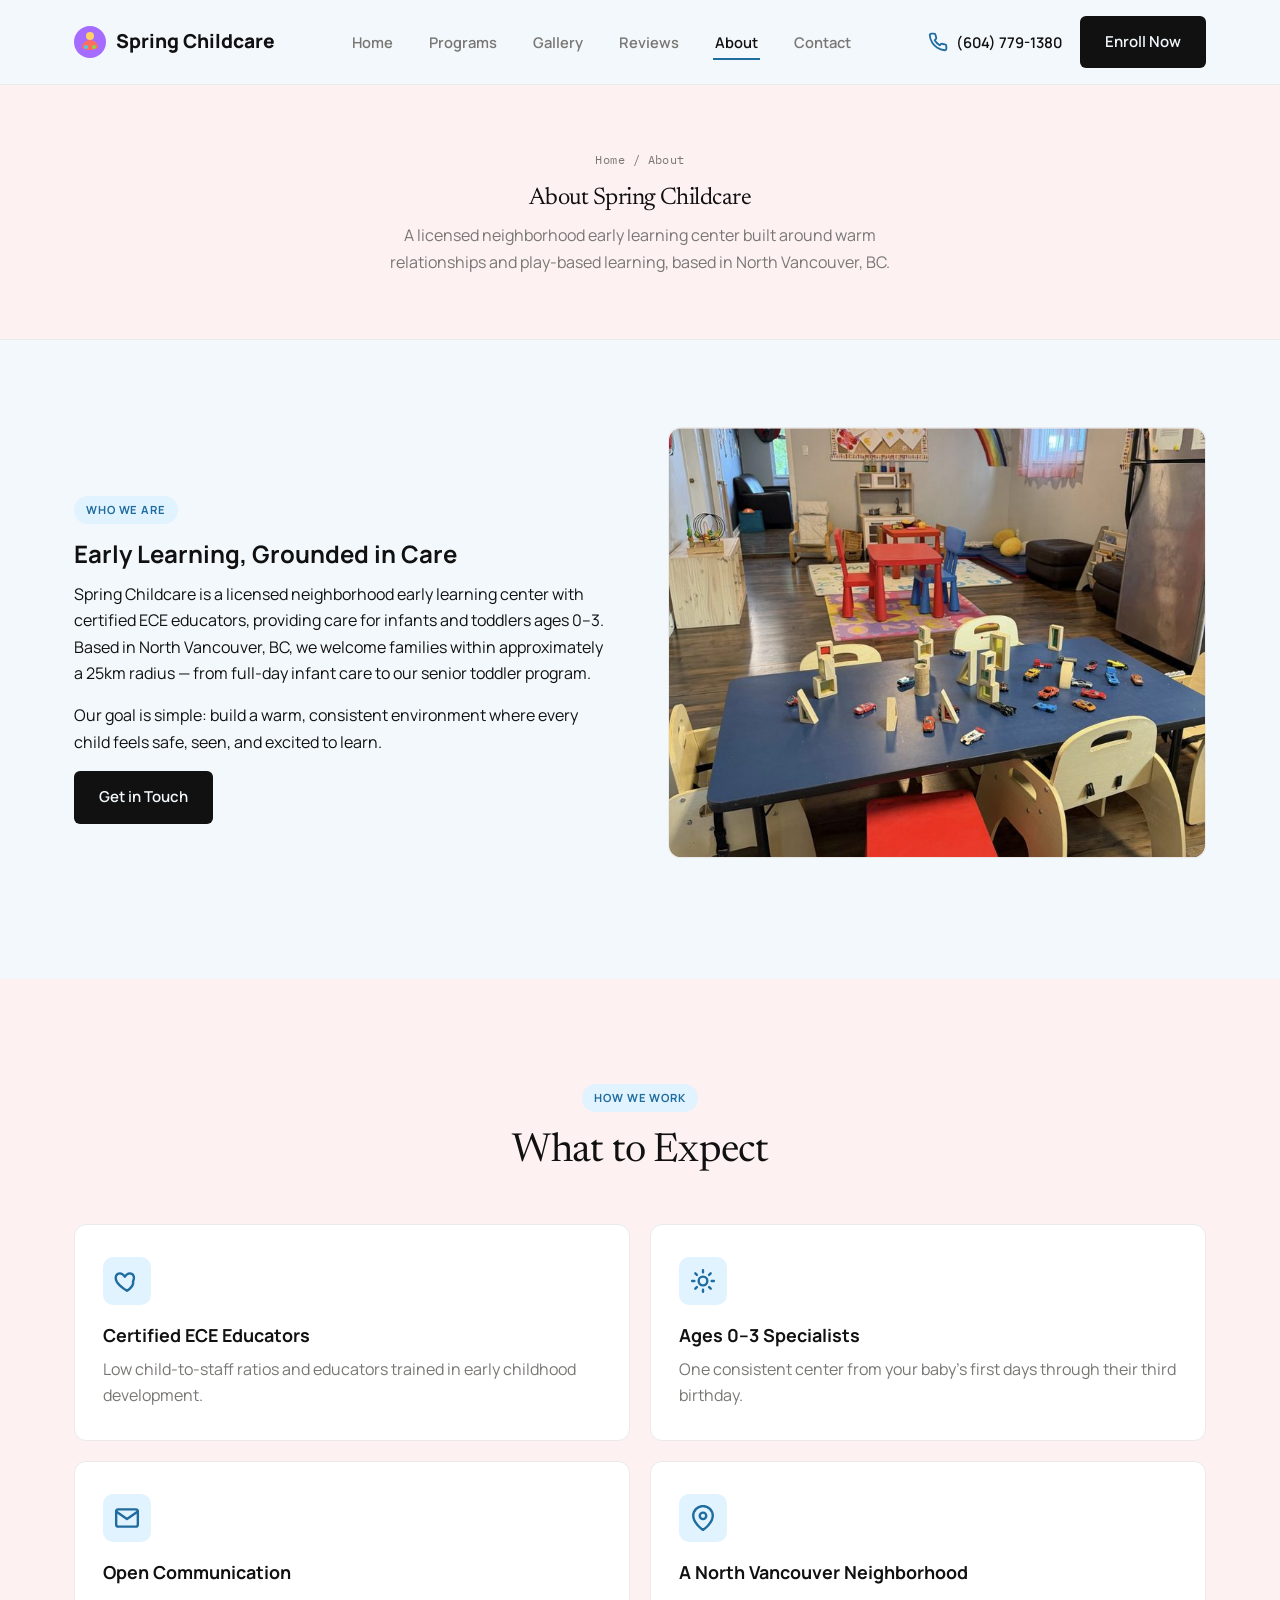
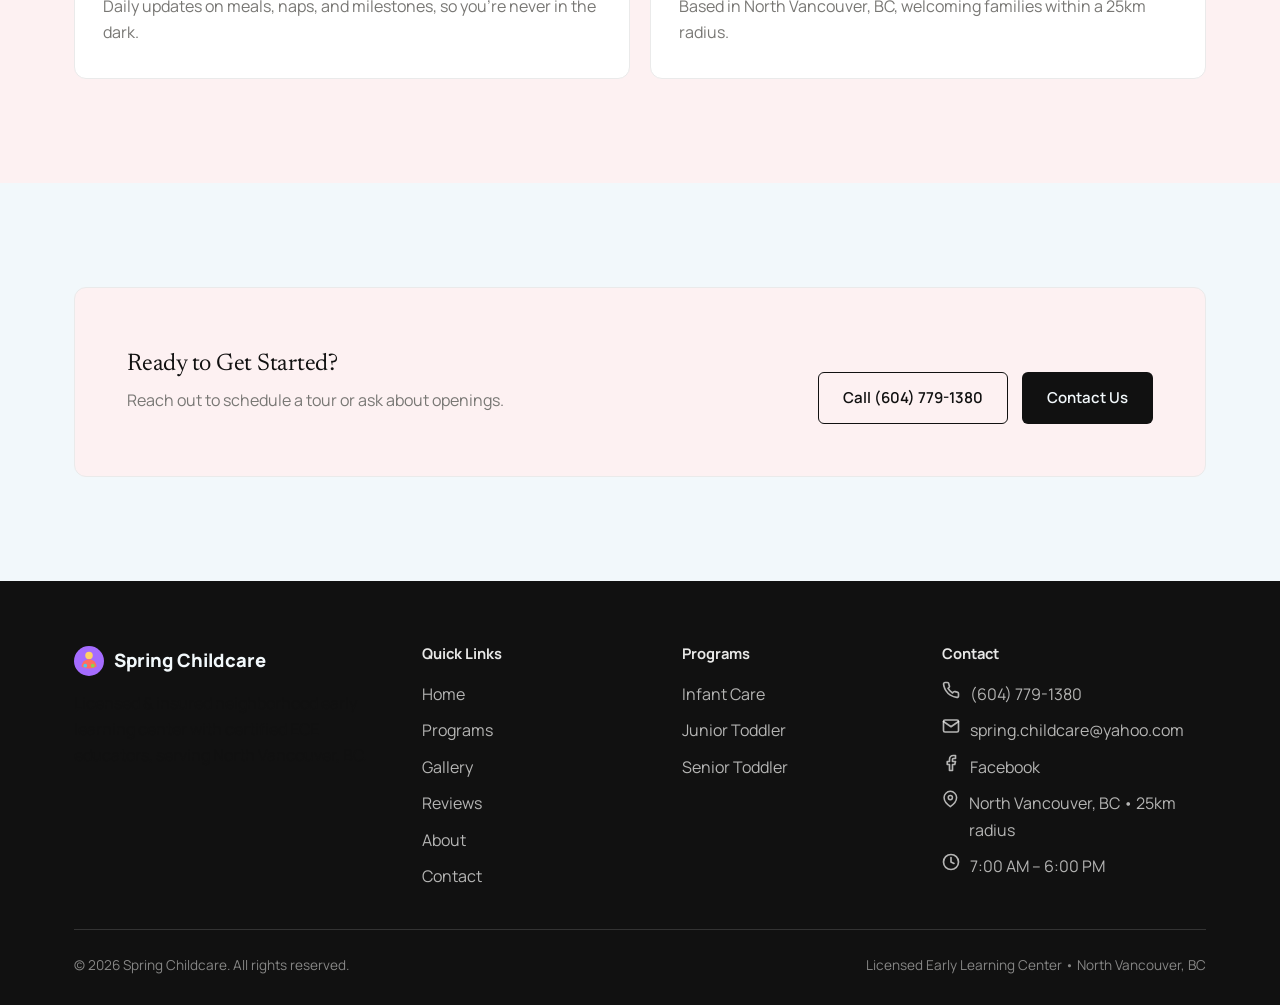
==== commit e01e81b8: "Add Facebook page link to footer and contact card Co-Authored-By: Claude Opus 5.5 <noreply@anthropic" ====
--- a/about.html
+++ b/about.html
@@ -160,6 +160,10 @@
             <a href="mailto:spring.childcare@yahoo.com">spring.childcare@yahoo.com</a>
           </li>
           <li>
+            <svg width="18" height="18" viewBox="0 0 24 24" fill="none" stroke="currentColor" stroke-width="2" stroke-linecap="round" stroke-linejoin="round"><path d="M18 2h-3a5 5 0 0 0-5 5v3H7v4h3v8h4v-8h3l1-4h-4V7a1 1 0 0 1 1-1h3z"></path></svg>
+            <a href="https://www.facebook.com/springchildcarenv/" target="_blank" rel="noopener">Facebook</a>
+          </li>
+          <li>
             <svg width="18" height="18" viewBox="0 0 24 24" fill="none" stroke="currentColor" stroke-width="2" stroke-linecap="round" stroke-linejoin="round"><path d="M21 10c0 7-9 13-9 13s-9-6-9-13a9 9 0 0 1 18 0z"></path><circle cx="12" cy="10" r="3"></circle></svg>
             <span>North Vancouver, BC &bull; 25km radius</span>
           </li>
--- a/css/style.css
+++ b/css/style.css
@@ -689,6 +689,14 @@
   color: var(--ink-muted);
   margin-top: 10px;
 }
+
+.form-error {
+  margin-top: 12px;
+  color: #b3261e;
+  font-size: 0.95rem;
+}
+.form-error a { color: inherit; text-decoration: underline; }
+.hp-field { position: absolute; left: -9999px; width: 1px; height: 1px; opacity: 0; }
 
 .form-success {
   display: none;
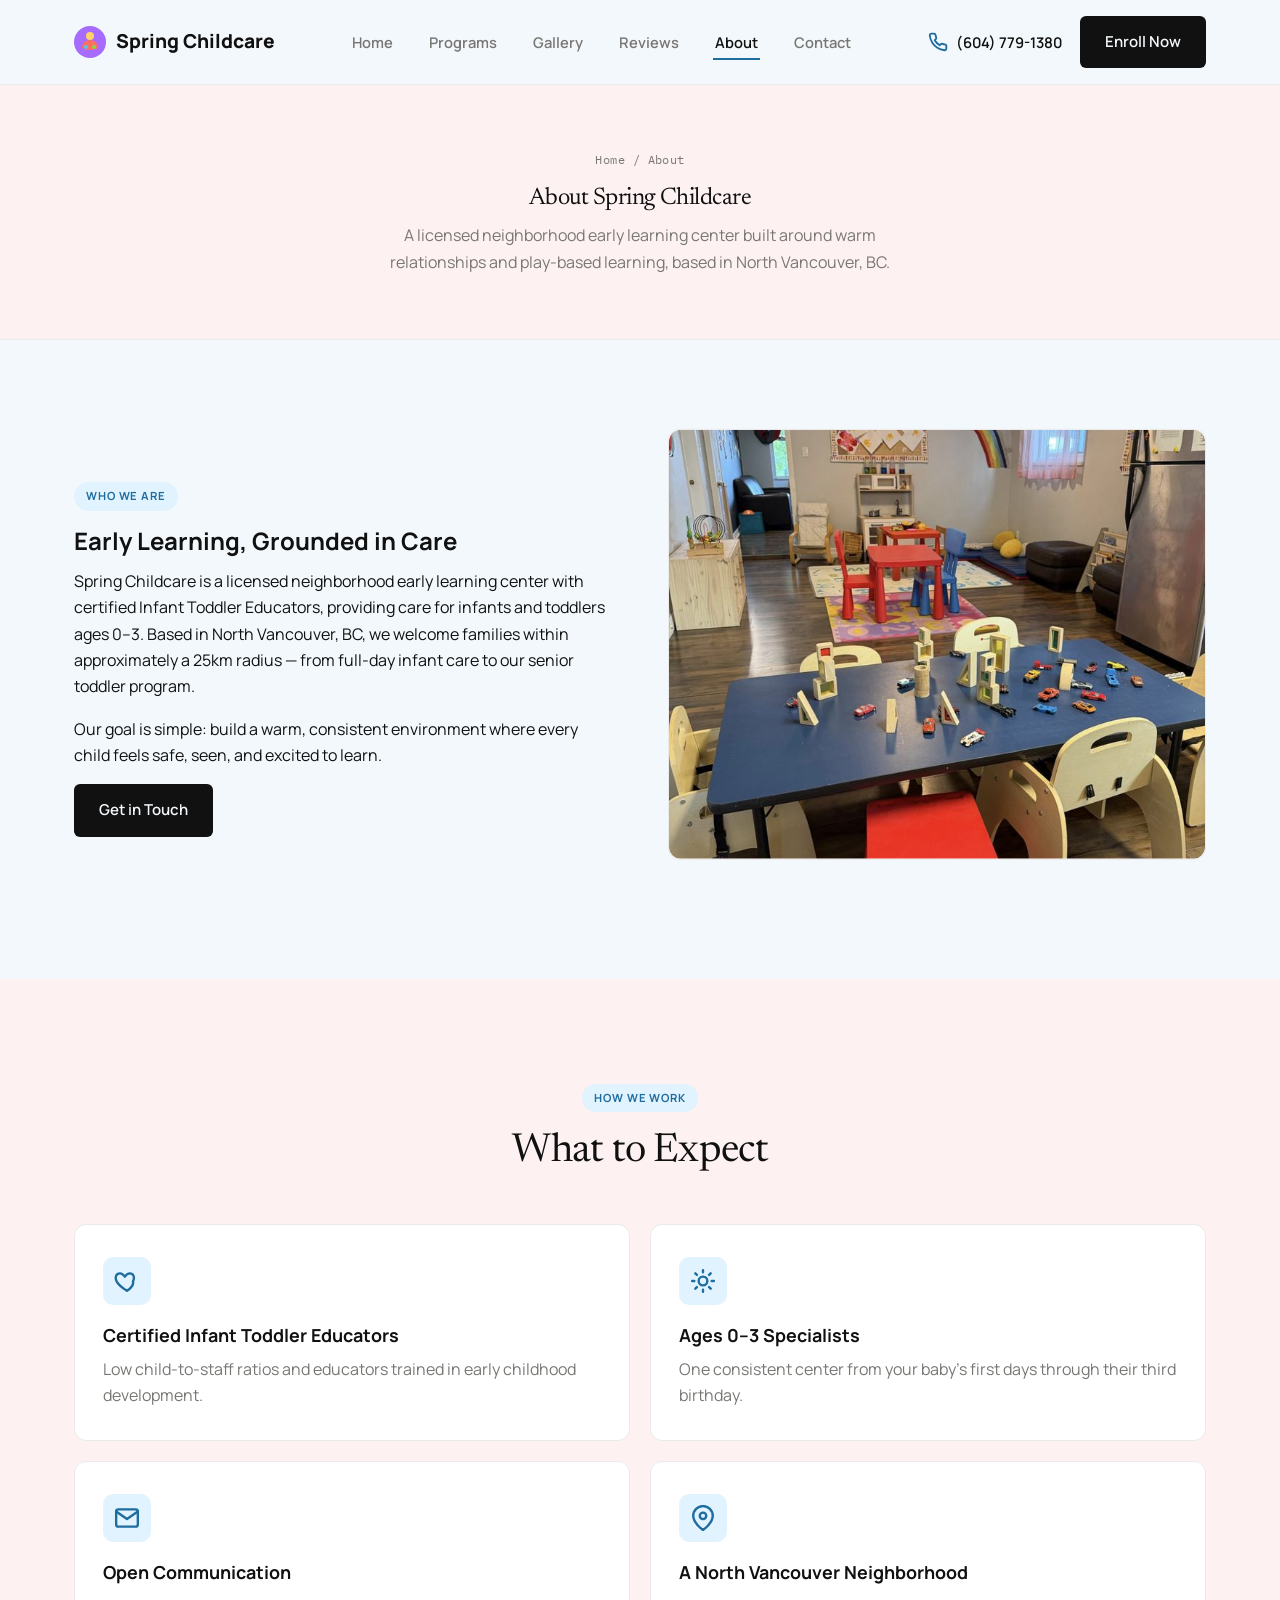
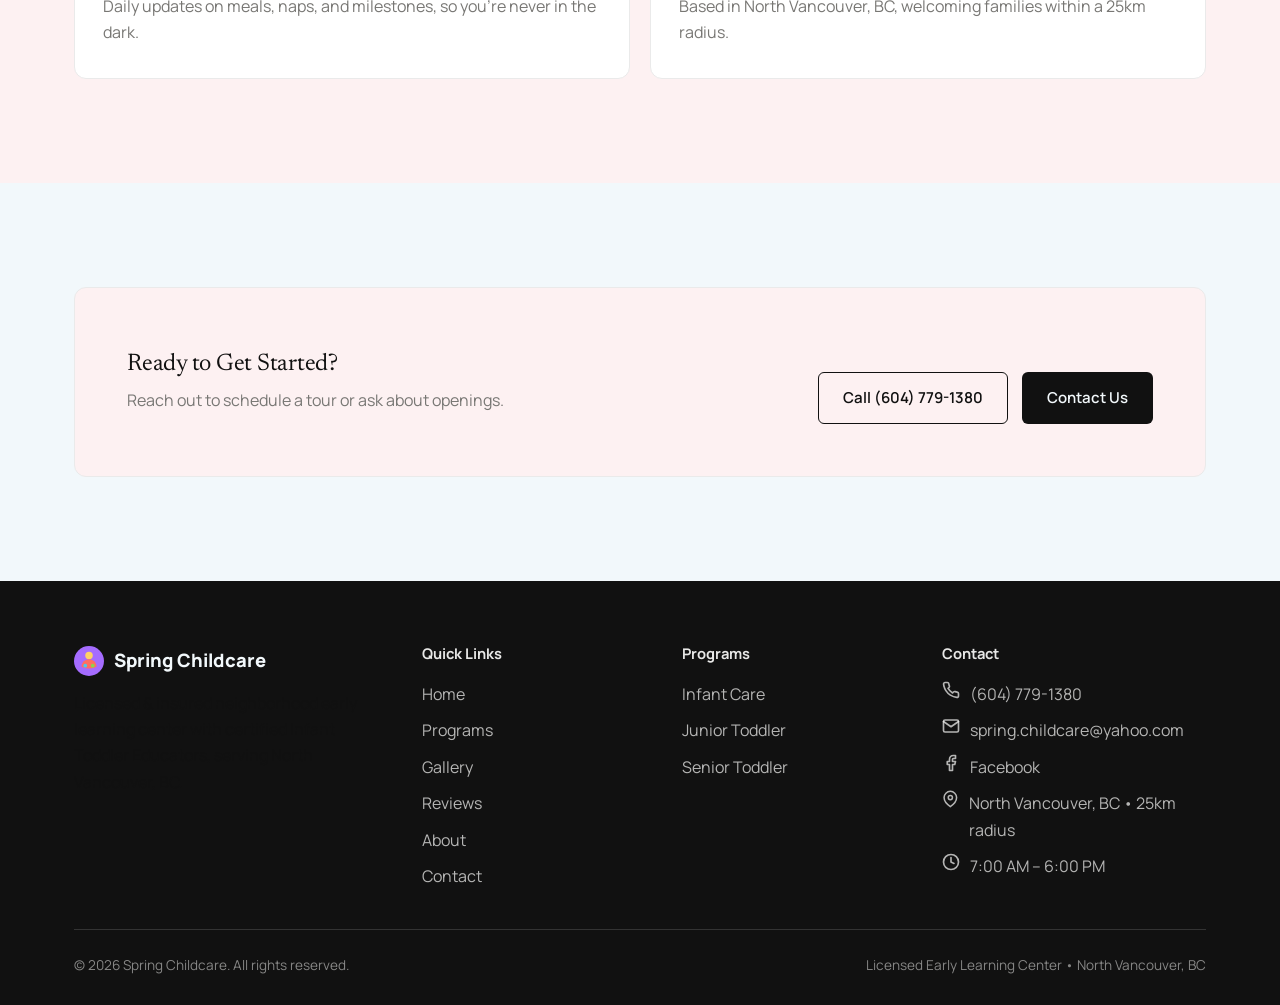
==== commit f6a27a52: "Replace ECE certification wording with Infant Toddler Educators Co-Authored-By: Claude Opus 5.5 <nor" ====
--- a/about.html
+++ b/about.html
@@ -4,7 +4,7 @@
 <meta charset="UTF-8">
 <meta name="viewport" content="width=device-width, initial-scale=1.0">
 <title>About | Spring Childcare</title>
-<meta name="description" content="Spring Childcare is a licensed neighborhood early learning center with certified ECE educators, based in North Vancouver, BC and serving families within a 25km radius.">
+<meta name="description" content="Spring Childcare is a licensed neighborhood early learning center with certified Infant Toddler Educators, based in North Vancouver, BC and serving families within a 25km radius.">
 <link rel="icon" type="image/svg+xml" href="assets/favicon.svg">
 <link rel="preconnect" href="https://fonts.googleapis.com">
 <link rel="preconnect" href="https://fonts.gstatic.com" crossorigin>
@@ -54,7 +54,7 @@
       <div>
         <span class="eyebrow">Who We Are</span>
         <h2>Early Learning, Grounded in Care</h2>
-        <p>Spring Childcare is a licensed neighborhood early learning center with certified ECE educators, providing care for infants and toddlers ages 0&ndash;3. Based in North Vancouver, BC, we welcome families within approximately a 25km radius &mdash; from full-day infant care to our senior toddler program.</p>
+        <p>Spring Childcare is a licensed neighborhood early learning center with certified Infant Toddler Educators, providing care for infants and toddlers ages 0&ndash;3. Based in North Vancouver, BC, we welcome families within approximately a 25km radius &mdash; from full-day infant care to our senior toddler program.</p>
         <p>Our goal is simple: build a warm, consistent environment where every child feels safe, seen, and excited to learn.</p>
         <a href="contact.html" class="btn btn--primary">Get in Touch</a>
       </div>
@@ -76,7 +76,7 @@
         <div class="card-icon">
           <svg width="26" height="26" viewBox="0 0 24 24" fill="none" stroke="currentColor" stroke-width="2" stroke-linecap="round" stroke-linejoin="round"><path d="M12 21s-7-4.35-9.5-8.5C.5 8.5 2 5 5.5 5c2 0 3.5 1.5 4.5 3 1-1.5 2.5-3 4.5-3 3.5 0 5 3.5 3 7.5C19 16.65 12 21 12 21z"></path></svg>
         </div>
-        <h3>Certified ECE Educators</h3>
+        <h3>Certified Infant Toddler Educators</h3>
         <p>Low child-to-staff ratios and educators trained in early childhood development.</p>
       </div>
       <div class="card">
@@ -127,7 +127,7 @@
           <img src="assets/favicon.svg" alt="Spring Childcare logo" width="30" height="30">
           Spring Childcare
         </div>
-        <p>Licensed &amp; insured neighborhood early learning center with certified ECE educators, serving North Vancouver, BC.</p>
+        <p>Licensed &amp; insured neighborhood early learning center with certified Infant Toddler Educators, serving North Vancouver, BC.</p>
       </div>
       <div>
         <h4>Quick Links</h4>
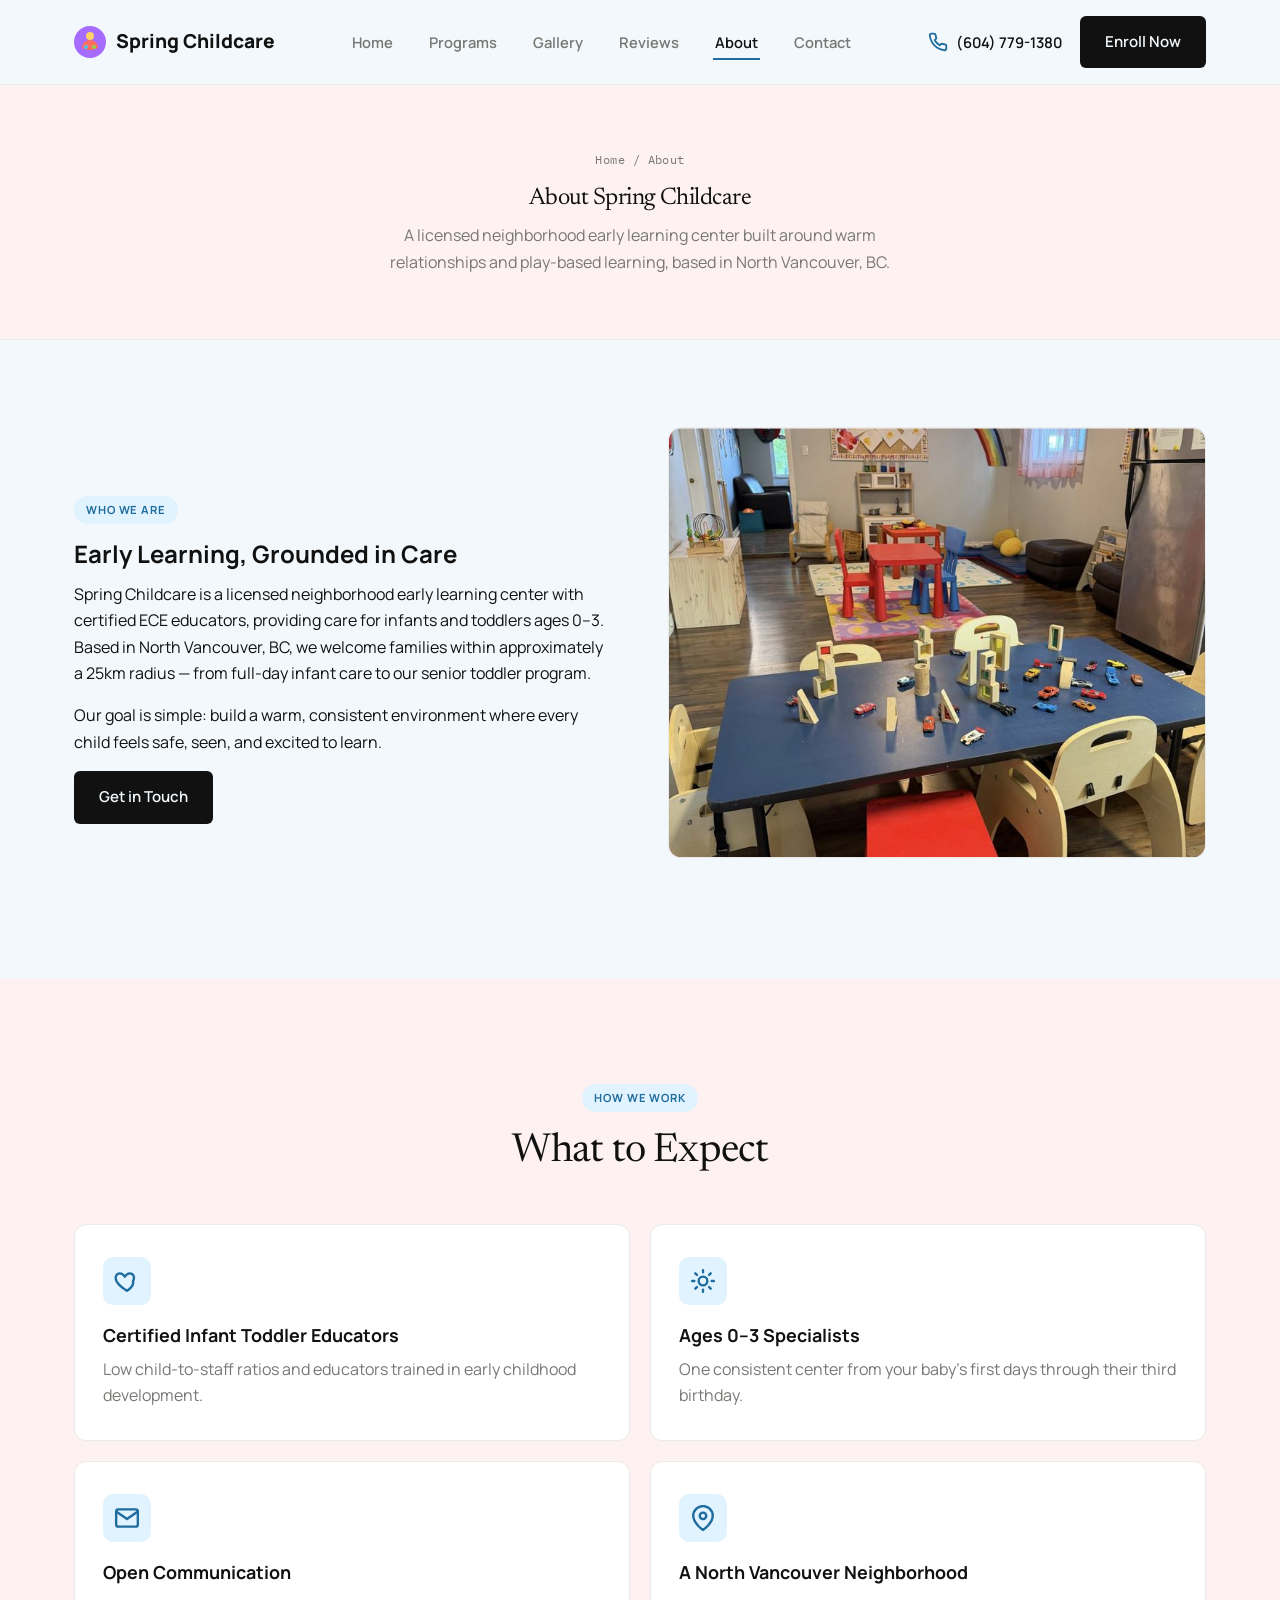
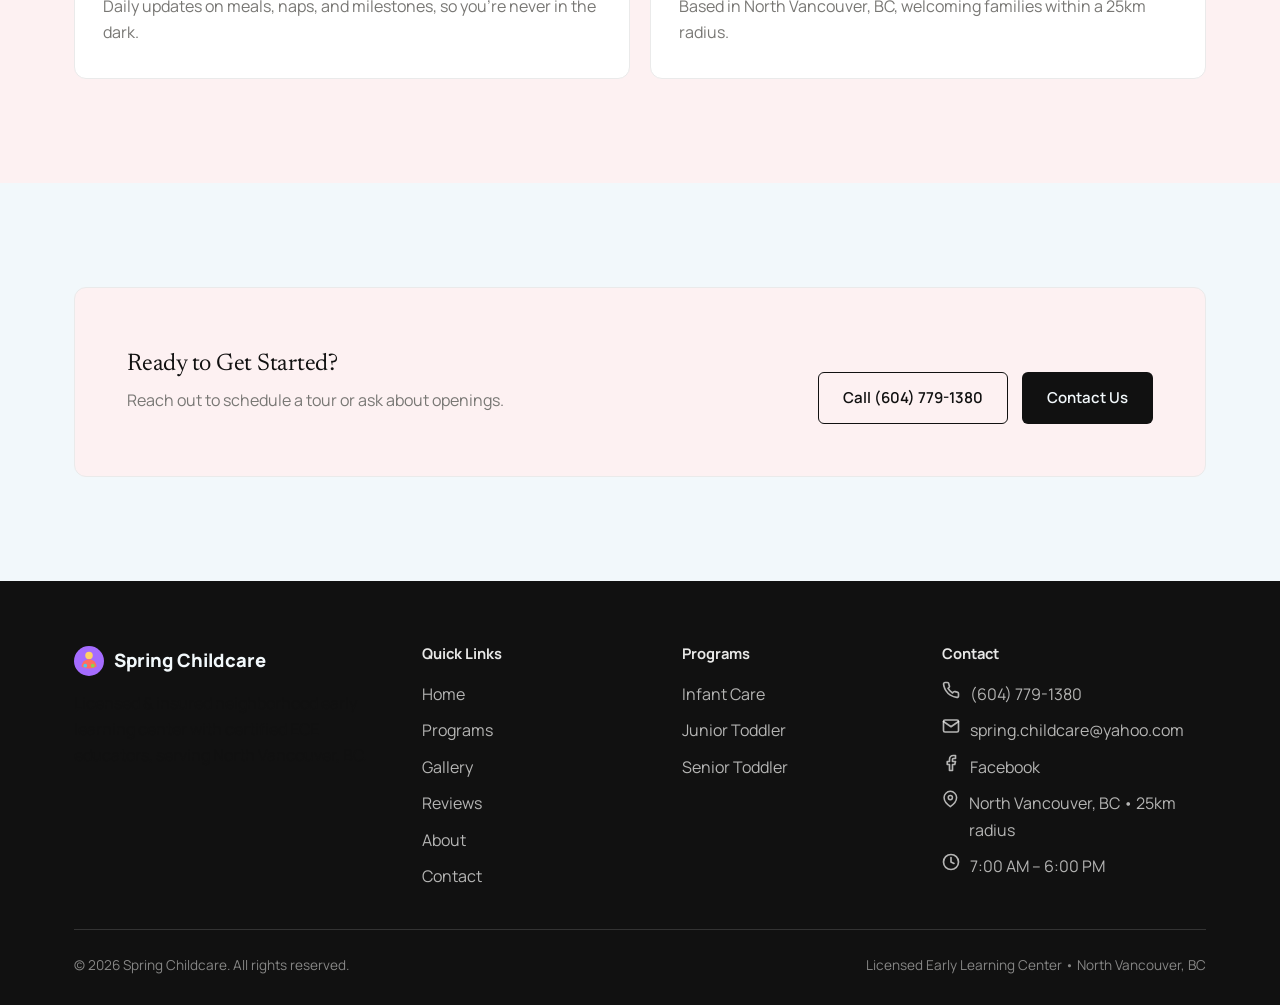
==== commit f0d544d2: "Keep Infant Toddler wording only in homepage trust bar and About card Co-Authored-By: Claude Opus 5." ====
--- a/about.html
+++ b/about.html
@@ -4,7 +4,7 @@
 <meta charset="UTF-8">
 <meta name="viewport" content="width=device-width, initial-scale=1.0">
 <title>About | Spring Childcare</title>
-<meta name="description" content="Spring Childcare is a licensed neighborhood early learning center with certified Infant Toddler Educators, based in North Vancouver, BC and serving families within a 25km radius.">
+<meta name="description" content="Spring Childcare is a licensed neighborhood early learning center with certified ECE educators, based in North Vancouver, BC and serving families within a 25km radius.">
 <link rel="icon" type="image/svg+xml" href="assets/favicon.svg">
 <link rel="preconnect" href="https://fonts.googleapis.com">
 <link rel="preconnect" href="https://fonts.gstatic.com" crossorigin>
@@ -54,7 +54,7 @@
       <div>
         <span class="eyebrow">Who We Are</span>
         <h2>Early Learning, Grounded in Care</h2>
-        <p>Spring Childcare is a licensed neighborhood early learning center with certified Infant Toddler Educators, providing care for infants and toddlers ages 0&ndash;3. Based in North Vancouver, BC, we welcome families within approximately a 25km radius &mdash; from full-day infant care to our senior toddler program.</p>
+        <p>Spring Childcare is a licensed neighborhood early learning center with certified ECE educators, providing care for infants and toddlers ages 0&ndash;3. Based in North Vancouver, BC, we welcome families within approximately a 25km radius &mdash; from full-day infant care to our senior toddler program.</p>
         <p>Our goal is simple: build a warm, consistent environment where every child feels safe, seen, and excited to learn.</p>
         <a href="contact.html" class="btn btn--primary">Get in Touch</a>
       </div>
@@ -127,7 +127,7 @@
           <img src="assets/favicon.svg" alt="Spring Childcare logo" width="30" height="30">
           Spring Childcare
         </div>
-        <p>Licensed &amp; insured neighborhood early learning center with certified Infant Toddler Educators, serving North Vancouver, BC.</p>
+        <p>Licensed &amp; insured neighborhood early learning center with certified ECE educators, serving North Vancouver, BC.</p>
       </div>
       <div>
         <h4>Quick Links</h4>
